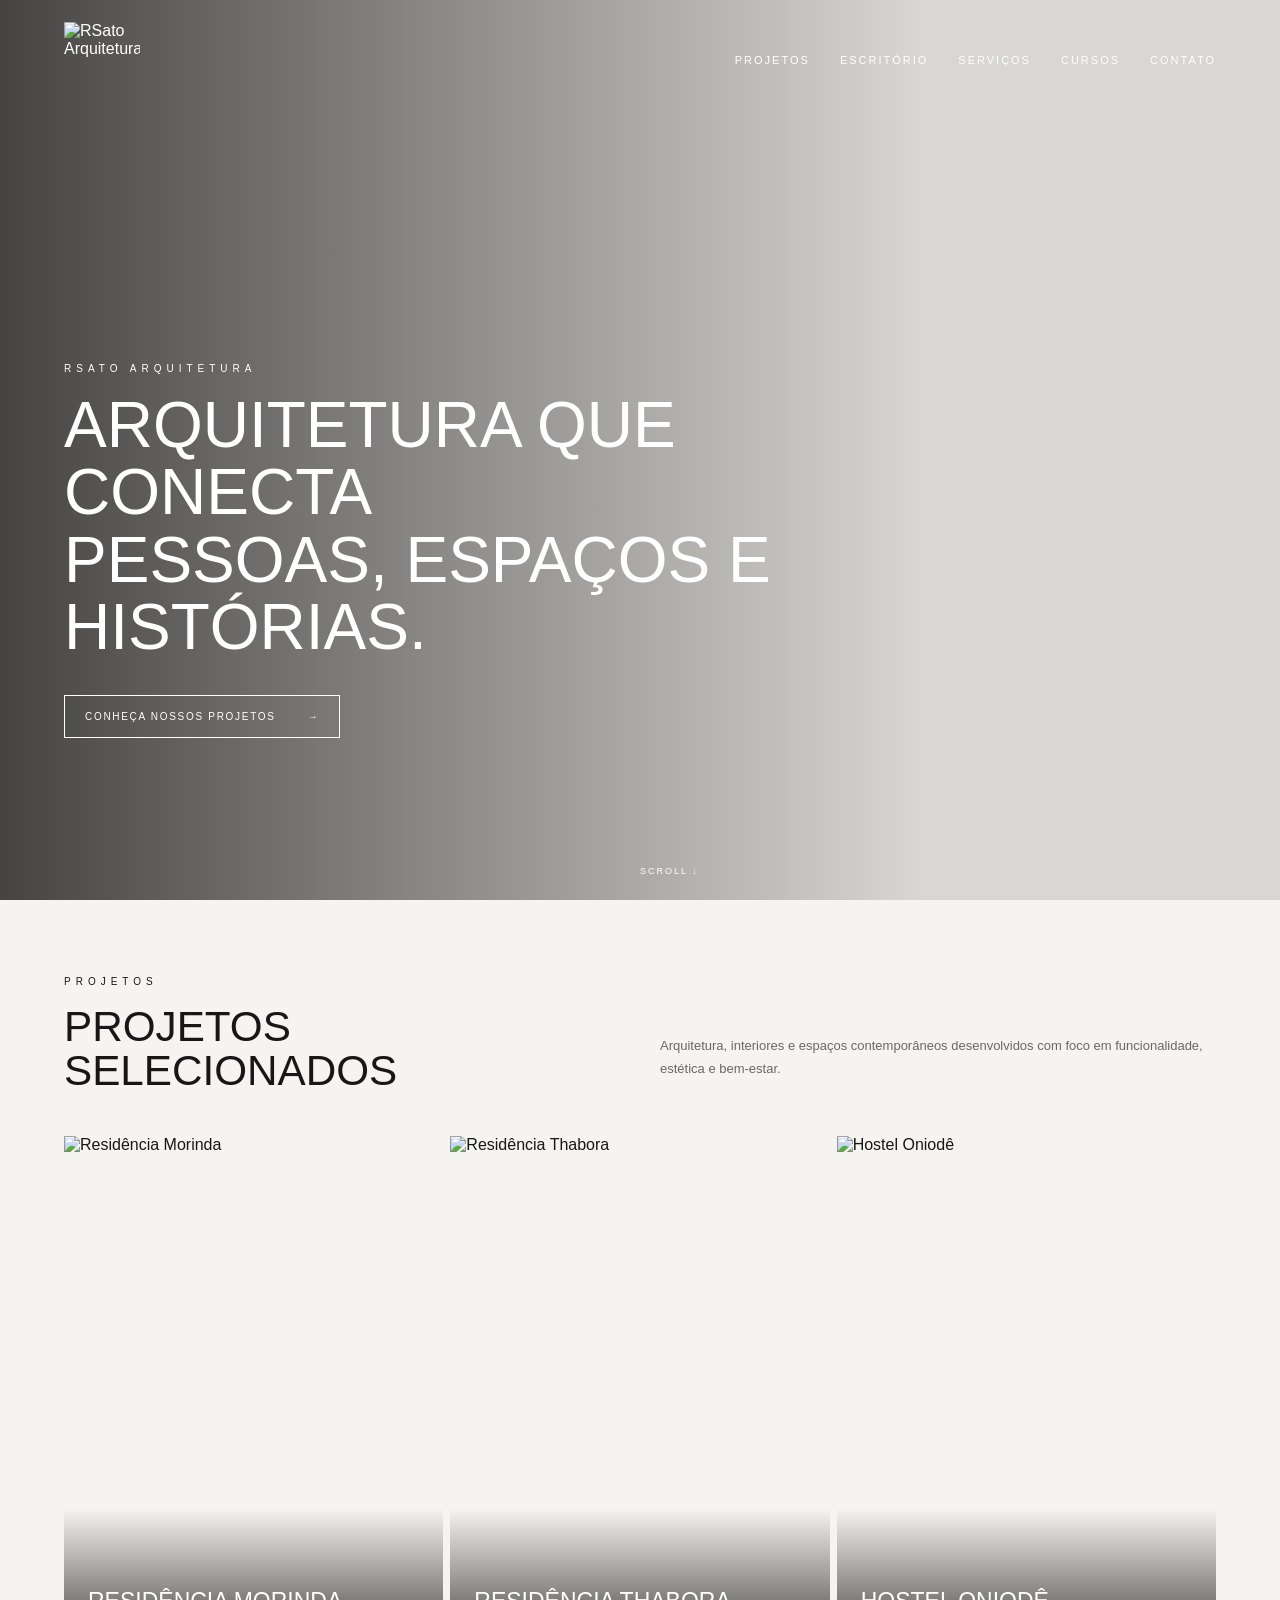
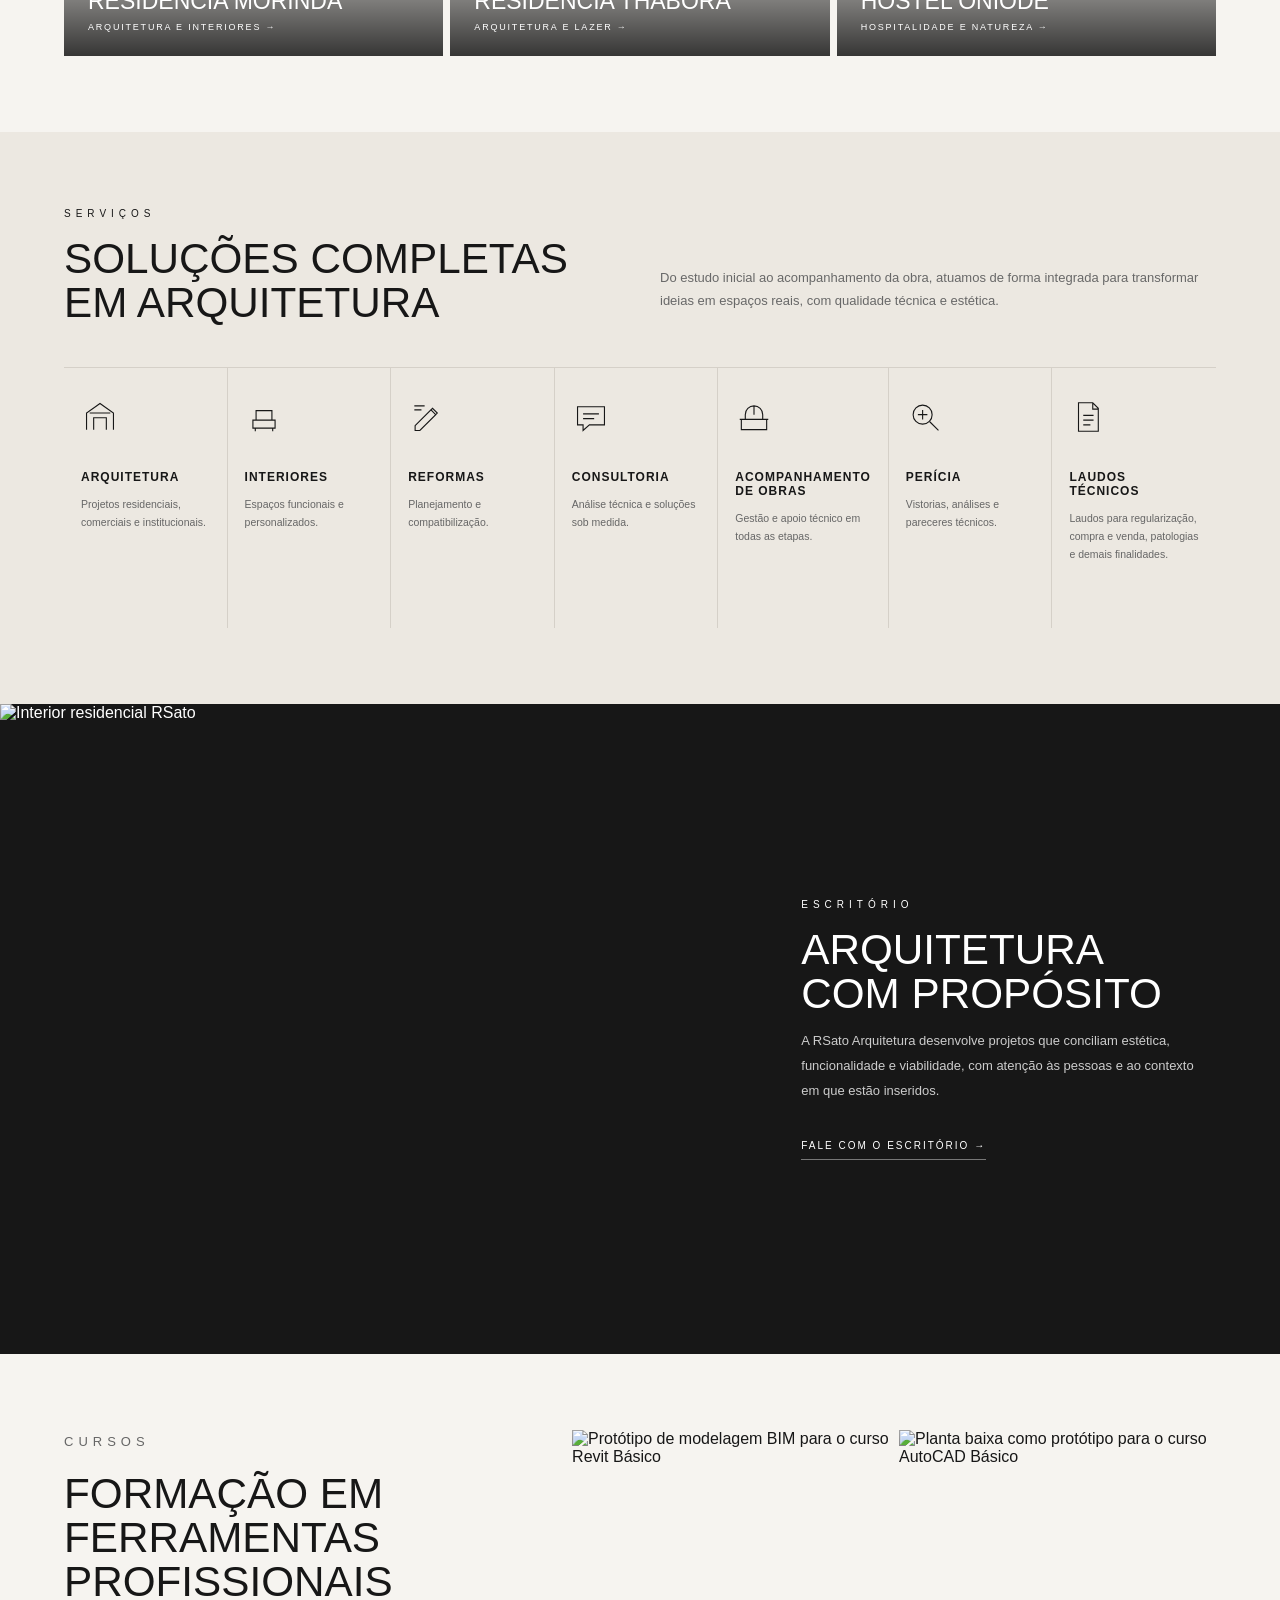
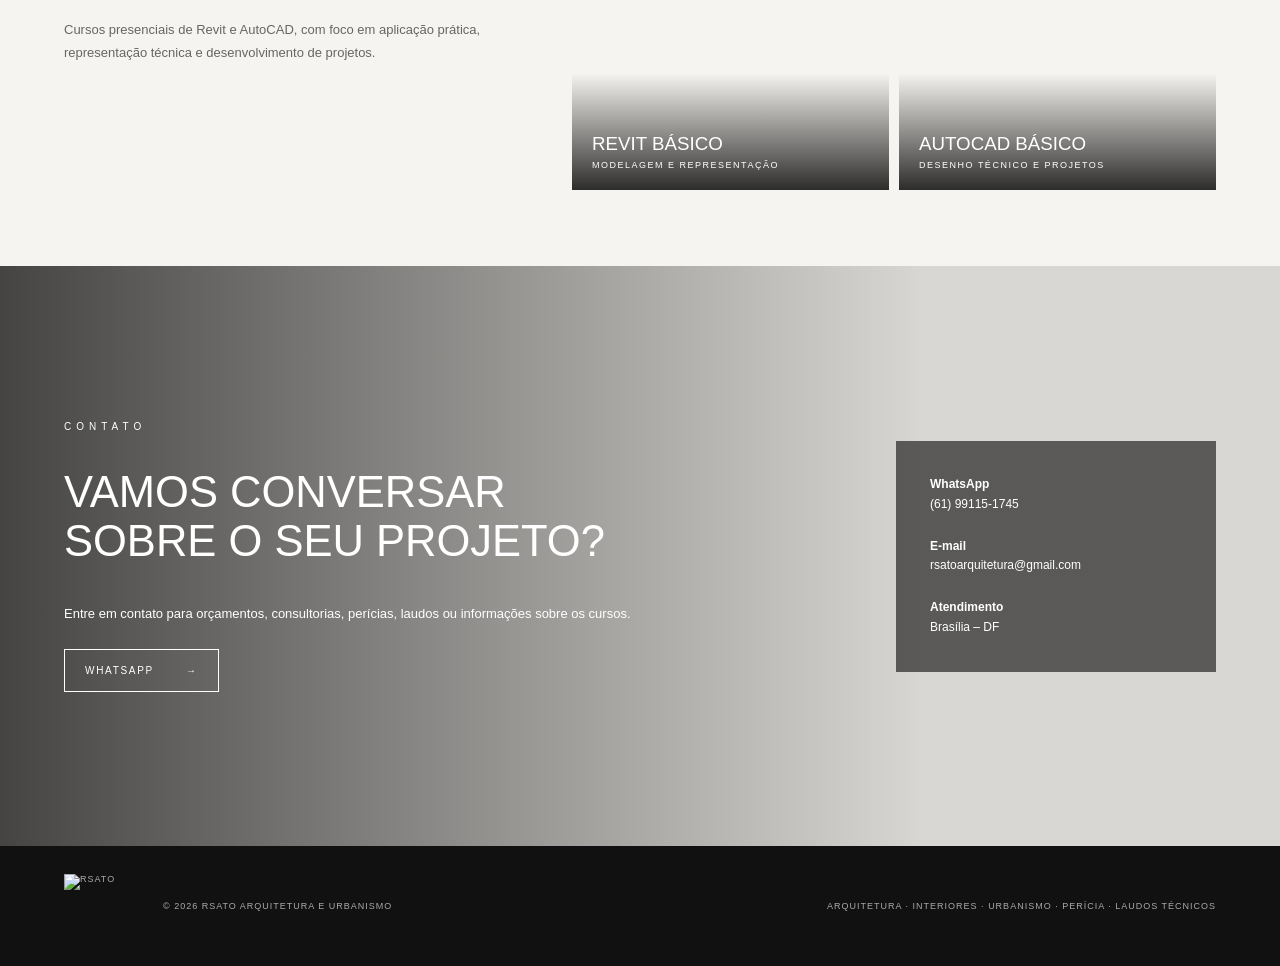
==== index.html @ bb1a453f "Add files via upload" ====
<!doctype html><html lang="pt-BR"><head><meta charset="utf-8"><meta name="viewport" content="width=device-width,initial-scale=1"><meta name="description" content="RSato Arquitetura e Urbanismo — projetos, interiores, reformas, consultoria, acompanhamento de obras, perícia e laudos técnicos."><title>RSato Arquitetura e Urbanismo</title><link rel="stylesheet" href="styles.css"></head><body>
<header class="topbar" id="top"><a class="brand" href="#top"><img src="assets/logo.png" alt="RSato Arquitetura"></a><button class="menu-btn" aria-label="Abrir menu">☰</button><nav class="nav"><a href="#projetos">Projetos</a><a href="#escritorio">Escritório</a><a href="#servicos">Serviços</a><a href="#cursos">Cursos</a><a href="#contato">Contato</a></nav></header>
<main><section class="hero"><div class="shade"></div><div class="hero-content reveal"><p class="eyebrow">RSato Arquitetura</p><h1>Arquitetura que conecta<br>pessoas, espaços e histórias.</h1><a class="btn" href="#projetos">Conheça nossos projetos <span>→</span></a></div><a class="scroll" href="#projetos">scroll ↓</a></section>
<section class="section" id="projetos"><div class="section-head reveal"><div><p class="eyebrow">Projetos</p><h2>Projetos selecionados</h2></div><p>Arquitetura, interiores e espaços contemporâneos desenvolvidos com foco em funcionalidade, estética e bem-estar.</p></div><div class="project-grid">
<a class="project-card reveal" href="morinda.html"><img src="assets/morinda-07.png" alt="Residência Morinda"><div class="overlay"><h3>Residência Morinda</h3><p>Arquitetura e interiores →</p></div></a>
<a class="project-card reveal" href="thabora.html"><img src="assets/thabora-02.png" alt="Residência Thabora"><div class="overlay"><h3>Residência Thabora</h3><p>Arquitetura e lazer →</p></div></a>
<a class="project-card reveal" href="oniode.html"><img src="assets/01-IMAGEM(1).png" alt="Hostel Oniodê"><div class="overlay"><h3>Hostel Oniodê</h3><p>Hospitalidade e natureza →</p></div></a></div></section>
<section class="section services" id="servicos"><div class="section-head reveal"><div><p class="eyebrow">Serviços</p><h2>Soluções completas<br>em arquitetura</h2></div><p>Do estudo inicial ao acompanhamento da obra, atuamos de forma integrada para transformar ideias em espaços reais, com qualidade técnica e estética.</p></div><div class="service-grid"><div class="service reveal"><svg viewBox="0 0 48 48"><path d="M7 40V19L24 7l17 12v21M16 40V25h16v15M11 19h26"/></svg><h3>Arquitetura</h3><p>Projetos residenciais, comerciais e institucionais.</p></div><div class="service reveal"><svg viewBox="0 0 48 48"><path d="M10 28h28v10H10zM14 28V16h20v12M13 38v4M35 38v4"/></svg><h3>Interiores</h3><p>Espaços funcionais e personalizados.</p></div><div class="service reveal"><svg viewBox="0 0 48 48"><path d="M9 35l20-20 6 6-20 20H9zM27 17l4-4 6 6-4 4M8 10h13M8 15h9"/></svg><h3>Reformas</h3><p>Planejamento e compatibilização.</p></div><div class="service reveal"><svg viewBox="0 0 48 48"><path d="M7 11h34v23H22l-8 7v-7H7zM14 20h20M14 26h14"/></svg><h3>Consultoria</h3><p>Análise técnica e soluções sob medida.</p></div><div class="service reveal"><svg viewBox="0 0 48 48"><path d="M8 27h32v13H8zM13 27v-6a11 11 0 0 1 22 0v6M24 10v11M6 27h36"/></svg><h3>Acompanhamento de obras</h3><p>Gestão e apoio técnico em todas as etapas.</p></div><div class="service reveal"><svg viewBox="0 0 48 48"><circle cx="21" cy="21" r="12"/><path d="M30 30l11 11M15 21h12M21 15v12"/></svg><h3>Perícia</h3><p>Vistorias, análises e pareceres técnicos.</p></div><div class="service reveal"><svg viewBox="0 0 48 48"><path d="M12 6h18l7 7v29H12zM30 6v8h7M18 22h13M18 28h13M18 34h9"/></svg><h3>Laudos técnicos</h3><p>Laudos para regularização, compra e venda, patologias e demais finalidades.</p></div></div></section>
<section class="split" id="escritorio"><img src="assets/2b-2-GPT.png" alt="Interior residencial RSato"><div class="split-copy reveal"><p class="eyebrow">Escritório</p><h2>Arquitetura<br>com propósito</h2><p>A RSato Arquitetura desenvolve projetos que conciliam estética, funcionalidade e viabilidade, com atenção às pessoas e ao contexto em que estão inseridos.</p><a class="text-link" href="#contato">Fale com o escritório →</a></div></section>
<section class="section courses" id="cursos"><div class="course-copy reveal"><p class="eyebrow">Cursos</p><h2>Formação em<br>ferramentas profissionais</h2><p>Cursos presenciais de Revit e AutoCAD, com foco em aplicação prática, representação técnica e desenvolvimento de projetos.</p></div><div class="course-card reveal"><img src="assets/thabora-dca-7.png" alt="Protótipo de modelagem BIM para o curso Revit Básico"><div><h3>Revit Básico</h3><p>Modelagem e representação</p></div></div><div class="course-card reveal"><img src="assets/thabora-planta-terreo.png" alt="Planta baixa como protótipo para o curso AutoCAD Básico"><div><h3>AutoCAD Básico</h3><p>Desenho técnico e projetos</p></div></div></section>
<section class="contact" id="contato"><div class="shade"></div><div class="contact-copy reveal"><p class="eyebrow">Contato</p><h2>Vamos conversar<br>sobre o seu projeto?</h2><p>Entre em contato para orçamentos, consultorias, perícias, laudos ou informações sobre os cursos.</p><a class="btn" href="https://wa.me/5561991151745" target="_blank" rel="noopener">WhatsApp <span>→</span></a></div><div class="contact-info reveal"><p><strong>WhatsApp</strong><br><a href="https://wa.me/5561991151745" target="_blank" rel="noopener">(61) 99115-1745</a></p><p><strong>E-mail</strong><br><a href="mailto:rsatoarquitetura@gmail.com">rsatoarquitetura@gmail.com</a></p><p><strong>Atendimento</strong><br>Brasília – DF</p></div></section></main>
<footer><img src="assets/logo.png" alt="RSato"><p>© 2026 RSato Arquitetura e Urbanismo</p><p>Arquitetura · Interiores · Urbanismo · Perícia · Laudos Técnicos</p></footer><script src="script.js"></script></body></html>
---- styles.css ----
:root{--ink:#171717;--paper:#f6f4f0;--cream:#ece8e1;--muted:#686868;--line:#d5d0c8}*{box-sizing:border-box}html{scroll-behavior:smooth}body{margin:0;font-family:Arial,Helvetica,sans-serif;background:var(--paper);color:var(--ink)}a{color:inherit;text-decoration:none}img{display:block;width:100%;height:auto}.topbar{position:absolute;z-index:30;top:0;left:0;width:100%;padding:22px 5%;display:flex;align-items:center;justify-content:space-between;color:#fff}.topbar.dark{position:relative;background:#151515}.brand img{width:76px;height:76px;object-fit:contain}.nav{display:flex;gap:30px;text-transform:uppercase;font-size:11px;letter-spacing:2px}.nav a{padding:8px 0;border-bottom:1px solid transparent}.nav a:hover{border-color:currentColor}.menu-btn{display:none;background:none;border:0;color:inherit;font-size:24px}.hero{height:100vh;min-height:650px;position:relative;background:url('assets/08.B-GPT.png') center/cover no-repeat;color:#fff}.shade{position:absolute;inset:0;background:linear-gradient(90deg,rgba(0,0,0,.72),rgba(0,0,0,.12) 72%)}.hero-content{position:absolute;left:5%;bottom:18%;max-width:850px}.eyebrow{text-transform:uppercase;letter-spacing:5px;font-size:10px;margin:0 0 18px}.hero h1,.section h2,.split h2,.project-hero h1{font-weight:300;text-transform:uppercase;line-height:1.05;margin:0}.hero h1{font-size:clamp(40px,5vw,76px);margin-bottom:34px}.btn{display:inline-flex;gap:32px;align-items:center;padding:15px 20px;border:1px solid currentColor;text-transform:uppercase;font-size:10px;letter-spacing:1.7px}.scroll{position:absolute;bottom:24px;left:50%;font-size:9px;letter-spacing:2px;text-transform:uppercase}.section{padding:76px 5%}.section-head{display:grid;grid-template-columns:1fr 1fr;gap:40px;align-items:end;margin-bottom:42px}.section h2,.split h2{font-size:clamp(30px,3.3vw,54px)}.section-head>p{max-width:620px;line-height:1.8;color:var(--muted);font-size:13px}.project-grid{display:grid;grid-template-columns:repeat(3,1fr);gap:7px}.project-card{height:520px;position:relative;overflow:hidden}.project-card img{height:100%;object-fit:cover;transition:transform .7s ease}.project-card:hover img{transform:scale(1.035)}.overlay{position:absolute;inset:auto 0 0;padding:80px 24px 24px;color:#fff;background:linear-gradient(transparent,rgba(0,0,0,.78))}.overlay h3{font-weight:400;text-transform:uppercase;font-size:23px;margin:0 0 7px}.overlay p{margin:0;text-transform:uppercase;letter-spacing:1.8px;font-size:9px}.services{background:var(--cream)}.service-grid{display:grid;grid-template-columns:repeat(7,1fr);border-top:1px solid var(--line)}.service{padding:30px 17px;border-right:1px solid var(--line);min-height:260px}.service:last-child{border-right:0}.service svg{width:38px;height:38px;fill:none;stroke:currentColor;stroke-width:1.4;margin-bottom:30px}.service h3{font-size:12px;text-transform:uppercase;letter-spacing:1px;margin:0 0 12px}.service p{font-size:10.5px;line-height:1.7;color:#666}.split{display:grid;grid-template-columns:1.15fr .85fr;background:#171717;color:#fff}.split img{height:650px;object-fit:cover}.split-copy{padding:12%;display:flex;flex-direction:column;justify-content:center}.split-copy p:not(.eyebrow){font-size:13px;line-height:1.9;color:#ccc}.text-link{margin-top:24px;align-self:flex-start;text-transform:uppercase;font-size:10px;letter-spacing:2px;border-bottom:1px solid #777;padding-bottom:8px}.courses{display:grid;grid-template-columns:1.1fr .7fr .7fr;gap:10px}.course-copy{padding-right:50px}.course-copy p{font-size:13px;line-height:1.8;color:#666}.course-card{height:360px;position:relative;overflow:hidden}.course-card img{height:100%;object-fit:cover}.course-card div{position:absolute;inset:auto 0 0;padding:60px 20px 20px;color:#fff;background:linear-gradient(transparent,rgba(0,0,0,.82))}.course-card h3{margin:0 0 5px;font-weight:400;text-transform:uppercase}.course-card p{margin:0;color:#fff;text-transform:uppercase;font-size:9px;letter-spacing:1.5px}.contact{position:relative;min-height:580px;color:#fff;display:grid;grid-template-columns:1.25fr .75fr;align-items:center;padding:70px 5%;overflow:hidden;background:url('assets/10B-GPT.png') center/cover}.contact-copy,.contact-info{position:relative;z-index:2}.contact-copy{max-width:650px}.contact-copy h2{font-size:clamp(32px,3.4vw,54px);font-weight:300;text-transform:uppercase}.contact-copy>p:not(.eyebrow){font-size:13px;line-height:1.8;margin:24px 0}.contact-info{justify-self:end;background:rgba(0,0,0,.58);padding:34px;min-width:320px}.contact-info p{font-size:12px;line-height:1.65;margin:0 0 22px}.contact-info p:last-child{margin:0}footer{background:#111;color:#aaa;padding:28px 5%;display:flex;align-items:center;gap:35px;font-size:9px;letter-spacing:1px;text-transform:uppercase}footer img{width:64px;height:64px;object-fit:contain}footer p:last-child{margin-left:auto}.project-hero{padding:90px 5% 55px;background:#171717;color:#fff}.project-hero h1{font-size:clamp(42px,6vw,82px)}.project-hero p{max-width:760px;line-height:1.8;color:#ccc}.gallery{padding:8px 5% 70px;display:grid;grid-template-columns:repeat(2,1fr);gap:8px}.gallery figure{margin:0;background:#ddd;overflow:hidden}.gallery figure.wide{grid-column:1/-1}.gallery img{width:100%;height:100%;object-fit:cover}.gallery .square{aspect-ratio:1}.gallery .land{aspect-ratio:16/9}.concept{padding:70px 5%;background:#ece8e1}.concept h2{font-size:clamp(30px,3vw,48px);font-weight:300;text-transform:uppercase;margin:0 0 12px}.concept>p{max-width:760px;color:#666;line-height:1.8;font-size:13px}.concept-stage{position:relative;margin-top:34px;background:#fff;min-height:520px;display:flex;align-items:center;justify-content:center;overflow:hidden}.concept-stage img{max-height:650px;object-fit:contain}.concept-controls{display:flex;align-items:center;justify-content:space-between;margin-top:14px}.concept-dots{display:flex;gap:9px}.concept-dots button,.arrow{border:1px solid #999;background:transparent;padding:9px 12px;cursor:pointer;font-size:10px}.concept-dots button.active{background:#171717;color:#fff}.project-nav{display:flex;justify-content:space-between;padding:28px 5%;background:#111;color:#fff;text-transform:uppercase;font-size:10px;letter-spacing:1.5px}.reveal{opacity:0;transform:translateY(18px);transition:.7s ease}.reveal.visible{opacity:1;transform:none}@media(max-width:900px){.menu-btn{display:block}.nav{display:none;position:absolute;top:100px;right:5%;background:rgba(0,0,0,.94);padding:25px;flex-direction:column}.nav.open{display:flex}.project-grid,.gallery{grid-template-columns:1fr}.gallery figure.wide{grid-column:auto}.service-grid{grid-template-columns:repeat(2,1fr)}.split{grid-template-columns:1fr}.split img{height:480px}.courses{grid-template-columns:1fr}.contact{grid-template-columns:1fr;gap:35px}.contact-info{justify-self:start}.section-head{grid-template-columns:1fr}}@media(max-width:560px){.brand img{width:58px;height:58px}.hero h1{font-size:36px}.section{padding:55px 6%}.project-card{height:420px}.service-grid{grid-template-columns:1fr}.service{min-height:0;border-bottom:1px solid var(--line)}.split img{height:360px}.contact-info{min-width:0;width:100%}footer{display:block}footer img{margin-bottom:18px}.concept-stage{min-height:280px}.concept-dots{gap:4px}.concept-dots button{padding:7px}}
/* v3 — imagens originais e leitura do processo */
.high-res-gallery a.zoomable{display:block;width:100%;height:100%;cursor:zoom-in}
.high-res-gallery a.zoomable img{width:100%;height:100%;object-fit:cover}
.image-note{margin:-48px 5% 64px;color:#777;font-size:10px;letter-spacing:1.2px;text-transform:uppercase}
.project-drawing{padding:70px 5%;background:#f6f4f0}
.drawing-head{display:grid;grid-template-columns:.35fr .65fr 1fr;gap:30px;align-items:end;margin-bottom:30px}
.drawing-head h2{font-size:clamp(30px,3vw,48px);font-weight:300;text-transform:uppercase;margin:0}
.drawing-head p:last-child{margin:0;color:#666;line-height:1.8;font-size:13px}
.drawing-frame{display:block;background:#fff;cursor:zoom-in;overflow:auto}
.drawing-frame img{width:100%;height:auto;object-fit:contain}
.concept-sequence{display:grid;grid-template-columns:1fr;gap:18px;margin-top:34px}
.concept-step{position:relative;display:block;background:#fff;cursor:zoom-in;overflow:hidden}
.concept-step span{position:absolute;z-index:2;top:16px;left:16px;background:#171717;color:#fff;padding:8px 10px;font-size:10px;letter-spacing:1.5px}
.concept-step img{width:100%;height:auto;object-fit:contain}
.course-card img{image-rendering:auto}
@media(max-width:900px){.drawing-head{grid-template-columns:1fr}.image-note{margin-top:-45px}}
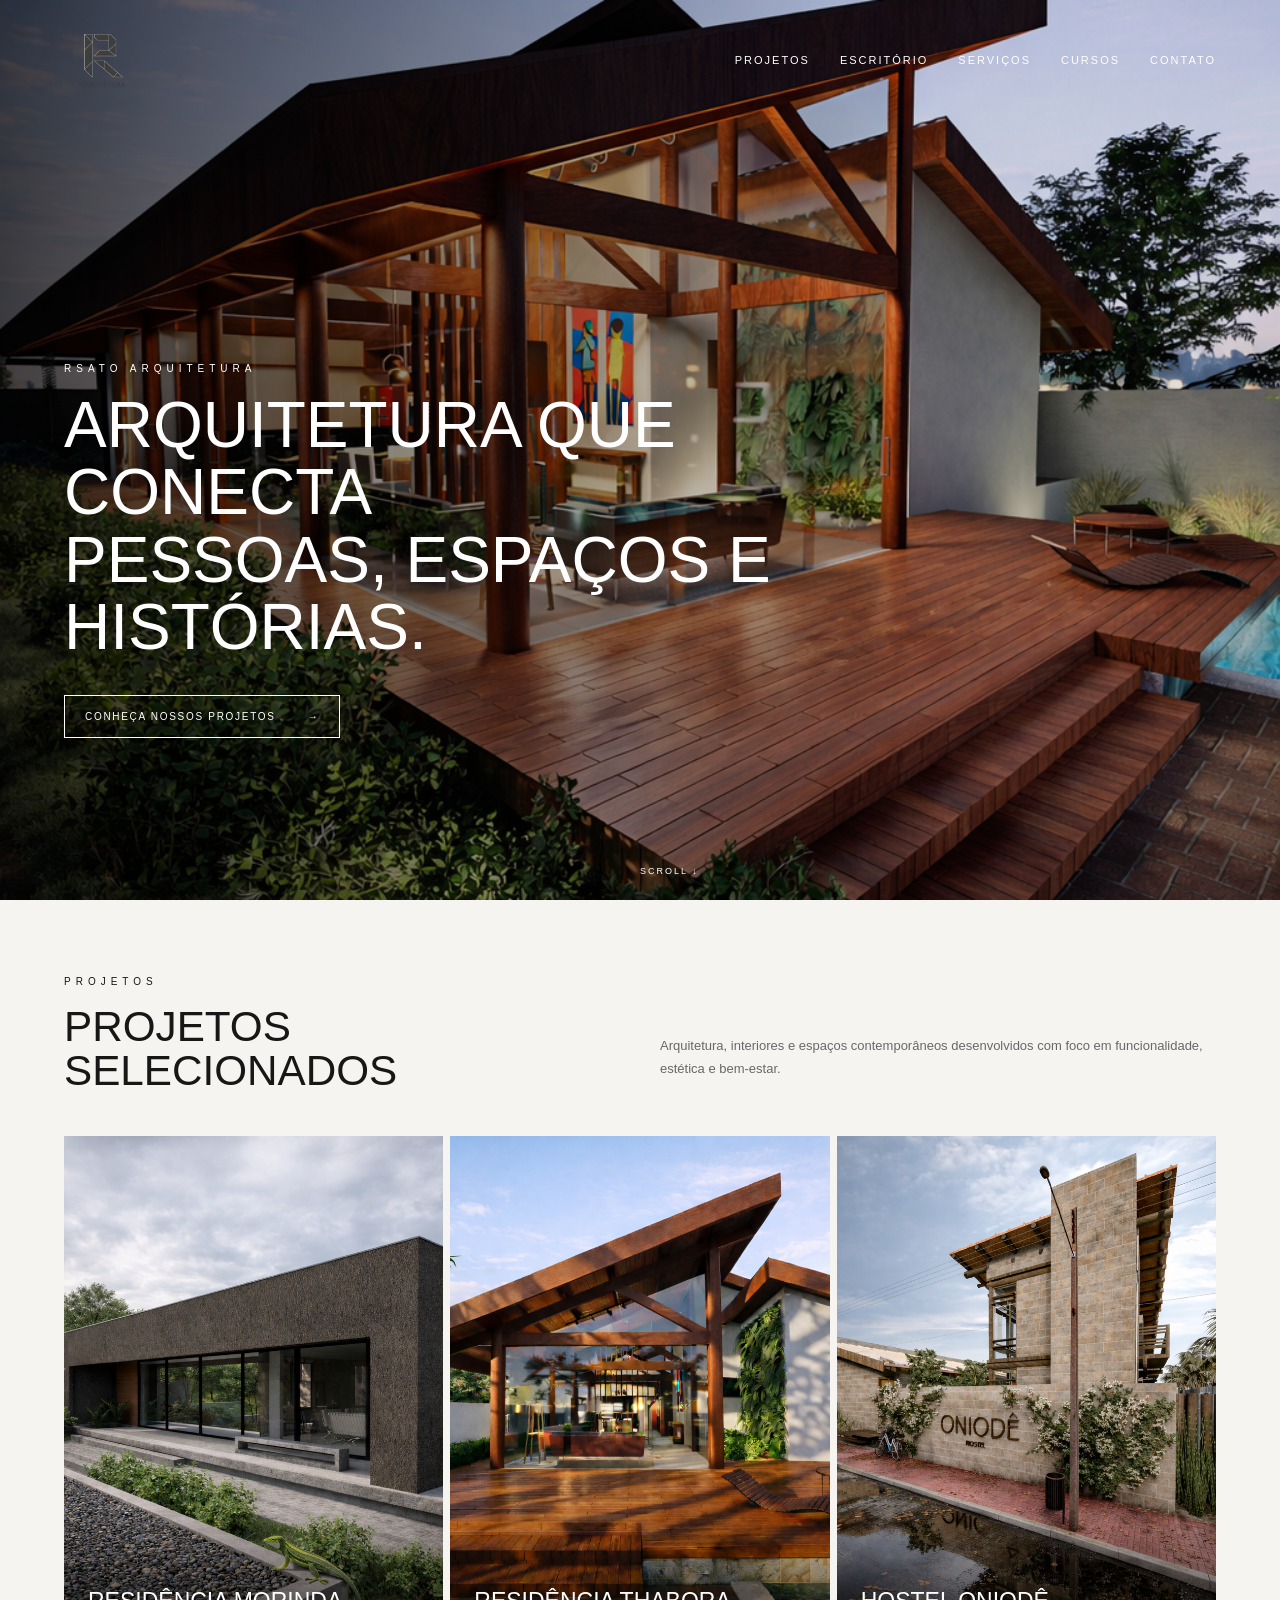
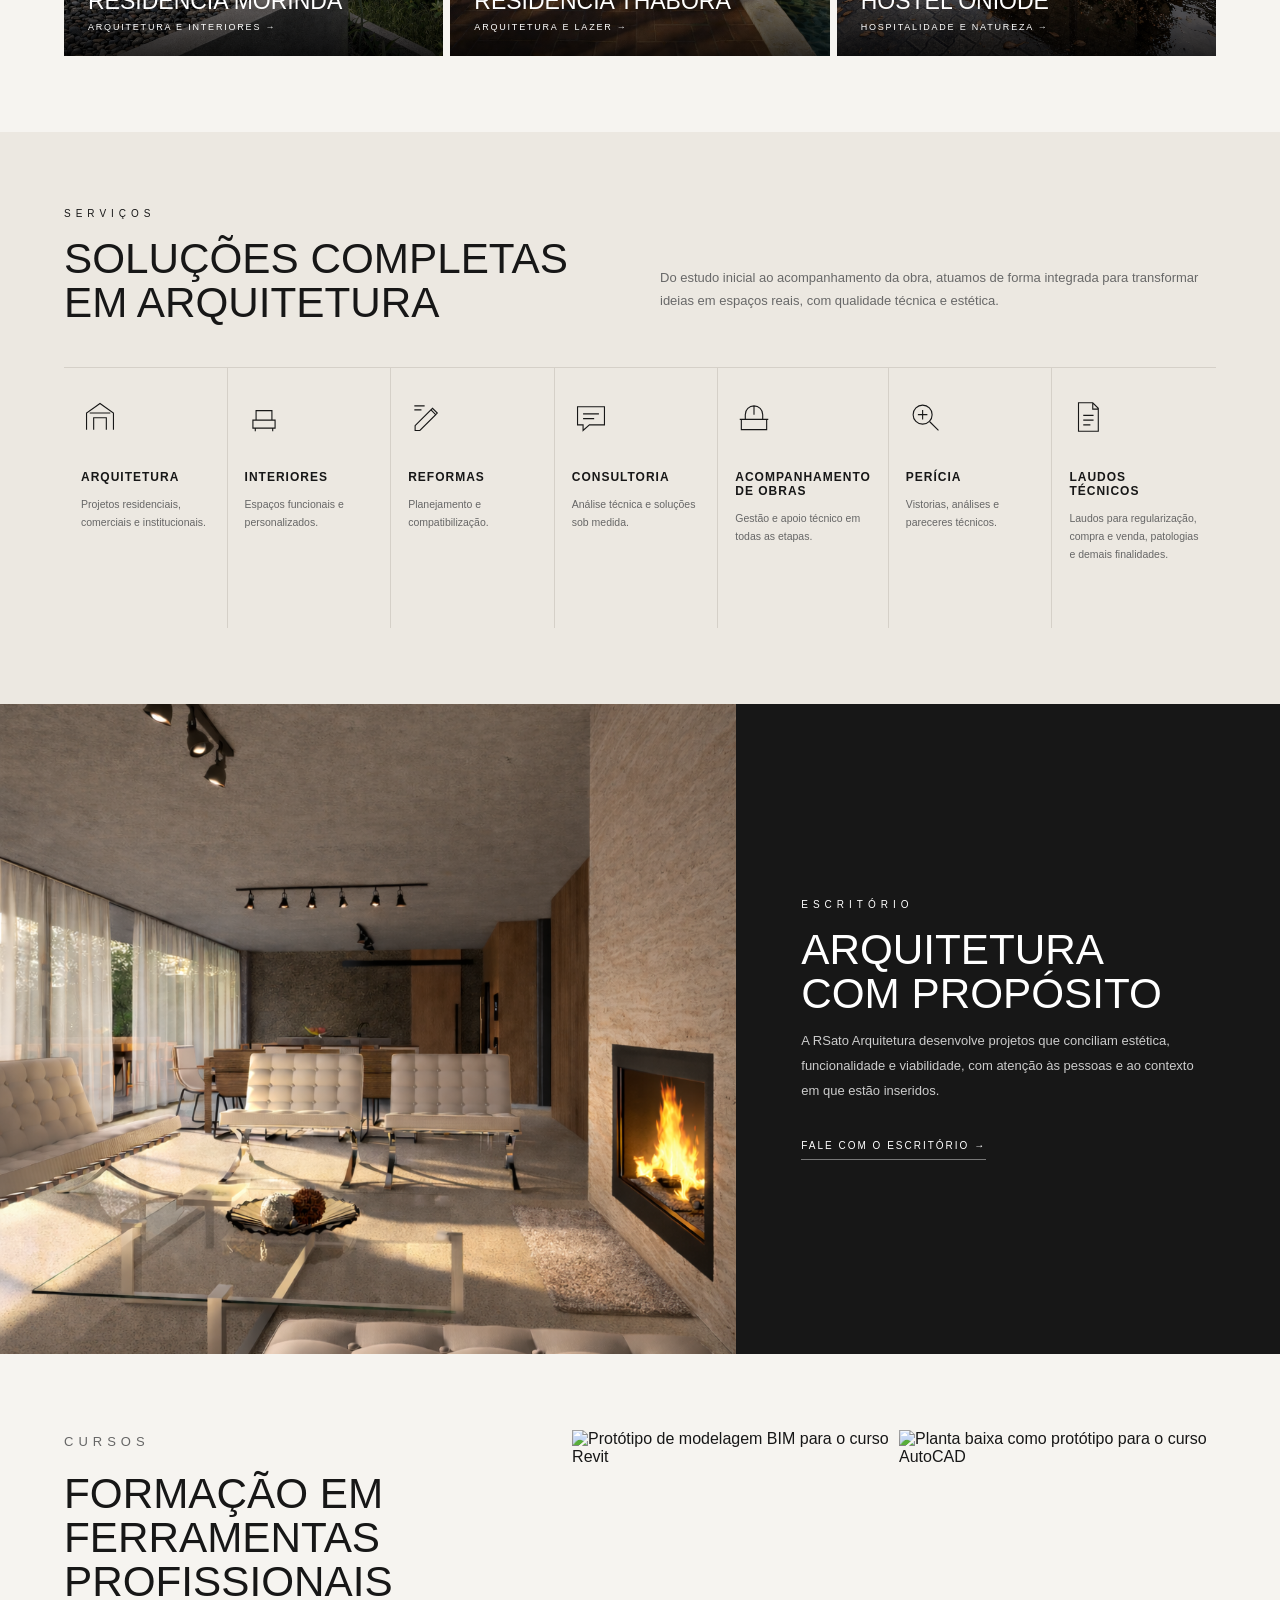
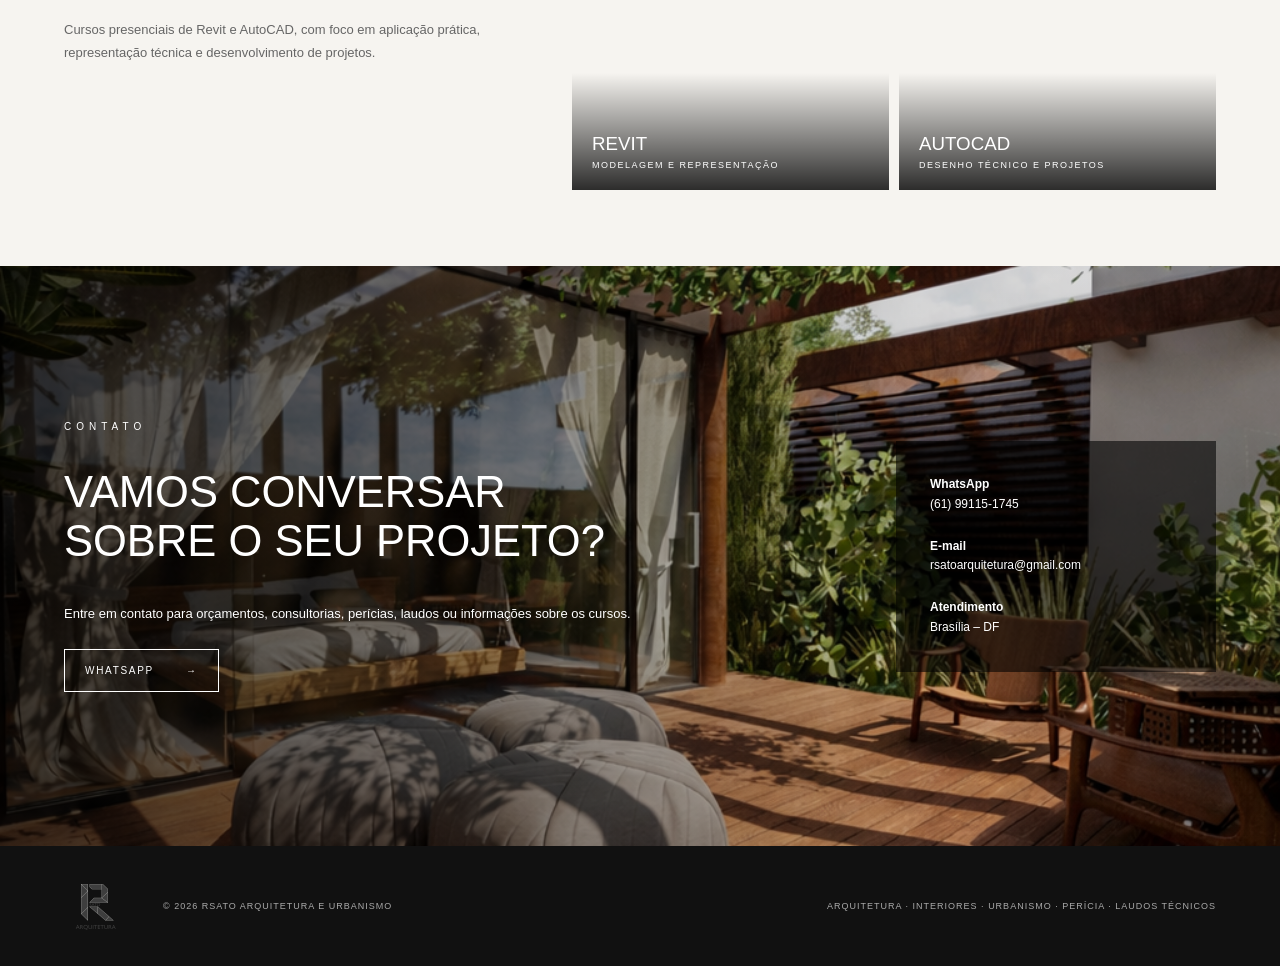
==== commit 22370155: "atualizar cursos revit e autocad" ====
--- a/index.html
+++ b/index.html
@@ -7,6 +7,6 @@
 <a class="project-card reveal" href="oniode.html"><img src="assets/01-IMAGEM(1).png" alt="Hostel Oniodê"><div class="overlay"><h3>Hostel Oniodê</h3><p>Hospitalidade e natureza →</p></div></a></div></section>
 <section class="section services" id="servicos"><div class="section-head reveal"><div><p class="eyebrow">Serviços</p><h2>Soluções completas<br>em arquitetura</h2></div><p>Do estudo inicial ao acompanhamento da obra, atuamos de forma integrada para transformar ideias em espaços reais, com qualidade técnica e estética.</p></div><div class="service-grid"><div class="service reveal"><svg viewBox="0 0 48 48"><path d="M7 40V19L24 7l17 12v21M16 40V25h16v15M11 19h26"/></svg><h3>Arquitetura</h3><p>Projetos residenciais, comerciais e institucionais.</p></div><div class="service reveal"><svg viewBox="0 0 48 48"><path d="M10 28h28v10H10zM14 28V16h20v12M13 38v4M35 38v4"/></svg><h3>Interiores</h3><p>Espaços funcionais e personalizados.</p></div><div class="service reveal"><svg viewBox="0 0 48 48"><path d="M9 35l20-20 6 6-20 20H9zM27 17l4-4 6 6-4 4M8 10h13M8 15h9"/></svg><h3>Reformas</h3><p>Planejamento e compatibilização.</p></div><div class="service reveal"><svg viewBox="0 0 48 48"><path d="M7 11h34v23H22l-8 7v-7H7zM14 20h20M14 26h14"/></svg><h3>Consultoria</h3><p>Análise técnica e soluções sob medida.</p></div><div class="service reveal"><svg viewBox="0 0 48 48"><path d="M8 27h32v13H8zM13 27v-6a11 11 0 0 1 22 0v6M24 10v11M6 27h36"/></svg><h3>Acompanhamento de obras</h3><p>Gestão e apoio técnico em todas as etapas.</p></div><div class="service reveal"><svg viewBox="0 0 48 48"><circle cx="21" cy="21" r="12"/><path d="M30 30l11 11M15 21h12M21 15v12"/></svg><h3>Perícia</h3><p>Vistorias, análises e pareceres técnicos.</p></div><div class="service reveal"><svg viewBox="0 0 48 48"><path d="M12 6h18l7 7v29H12zM30 6v8h7M18 22h13M18 28h13M18 34h9"/></svg><h3>Laudos técnicos</h3><p>Laudos para regularização, compra e venda, patologias e demais finalidades.</p></div></div></section>
 <section class="split" id="escritorio"><img src="assets/2b-2-GPT.png" alt="Interior residencial RSato"><div class="split-copy reveal"><p class="eyebrow">Escritório</p><h2>Arquitetura<br>com propósito</h2><p>A RSato Arquitetura desenvolve projetos que conciliam estética, funcionalidade e viabilidade, com atenção às pessoas e ao contexto em que estão inseridos.</p><a class="text-link" href="#contato">Fale com o escritório →</a></div></section>
-<section class="section courses" id="cursos"><div class="course-copy reveal"><p class="eyebrow">Cursos</p><h2>Formação em<br>ferramentas profissionais</h2><p>Cursos presenciais de Revit e AutoCAD, com foco em aplicação prática, representação técnica e desenvolvimento de projetos.</p></div><div class="course-card reveal"><img src="assets/thabora-dca-7.png" alt="Protótipo de modelagem BIM para o curso Revit Básico"><div><h3>Revit Básico</h3><p>Modelagem e representação</p></div></div><div class="course-card reveal"><img src="assets/thabora-planta-terreo.png" alt="Planta baixa como protótipo para o curso AutoCAD Básico"><div><h3>AutoCAD Básico</h3><p>Desenho técnico e projetos</p></div></div></section>
+<section class="section courses" id="cursos"><div class="course-copy reveal"><p class="eyebrow">Cursos</p><h2>Formação em<br>ferramentas profissionais</h2><p>Cursos presenciais de Revit e AutoCAD, com foco em aplicação prática, representação técnica e desenvolvimento de projetos.</p></div><div class="course-card reveal"><img src="assets/bim2.png" alt="Protótipo de modelagem BIM para o curso Revit"><div><h3>Revit</h3><p>Modelagem e representação</p></div></div><div class="course-card reveal"><img src="assets/cad1.png" alt="Planta baixa como protótipo para o curso AutoCAD"><div><h3>AutoCAD</h3><p>Desenho técnico e projetos</p></div></div></section>
 <section class="contact" id="contato"><div class="shade"></div><div class="contact-copy reveal"><p class="eyebrow">Contato</p><h2>Vamos conversar<br>sobre o seu projeto?</h2><p>Entre em contato para orçamentos, consultorias, perícias, laudos ou informações sobre os cursos.</p><a class="btn" href="https://wa.me/5561991151745" target="_blank" rel="noopener">WhatsApp <span>→</span></a></div><div class="contact-info reveal"><p><strong>WhatsApp</strong><br><a href="https://wa.me/5561991151745" target="_blank" rel="noopener">(61) 99115-1745</a></p><p><strong>E-mail</strong><br><a href="mailto:rsatoarquitetura@gmail.com">rsatoarquitetura@gmail.com</a></p><p><strong>Atendimento</strong><br>Brasília – DF</p></div></section></main>
 <footer><img src="assets/logo.png" alt="RSato"><p>© 2026 RSato Arquitetura e Urbanismo</p><p>Arquitetura · Interiores · Urbanismo · Perícia · Laudos Técnicos</p></footer><script src="script.js"></script></body></html>
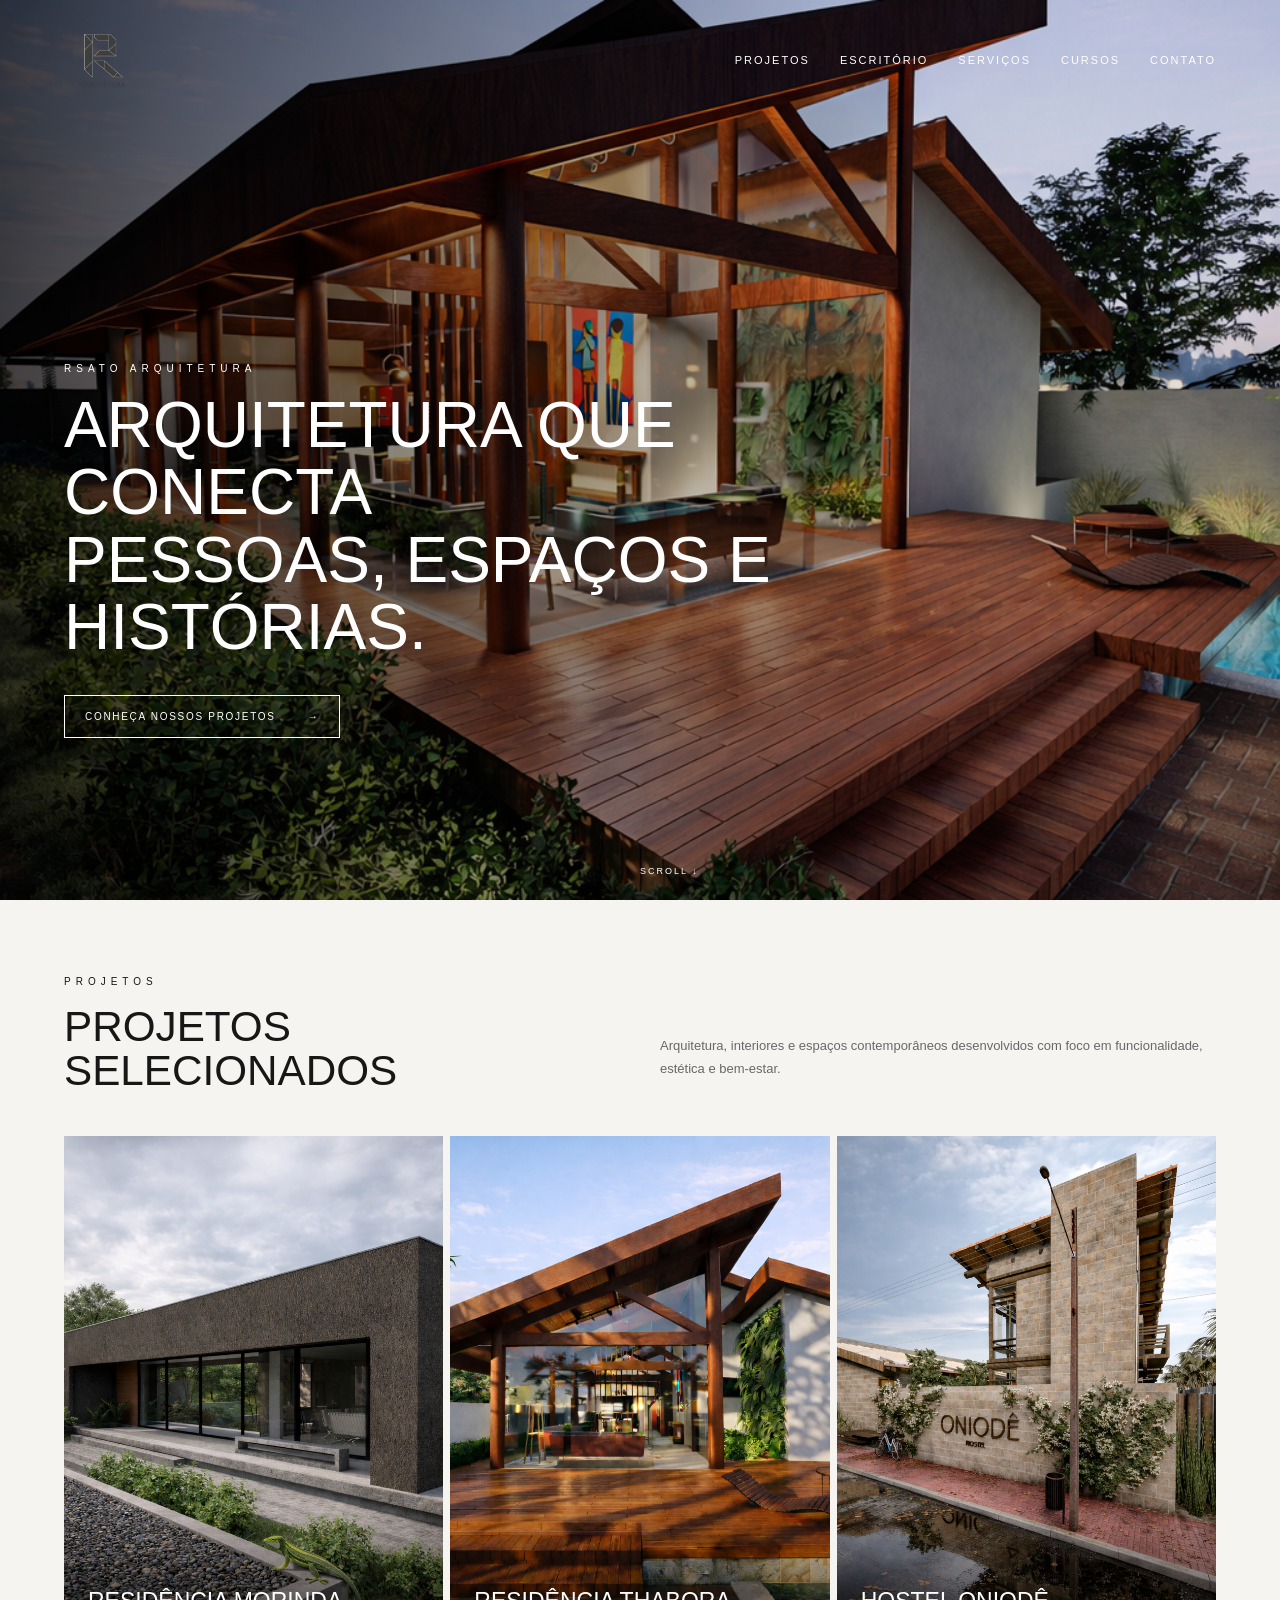
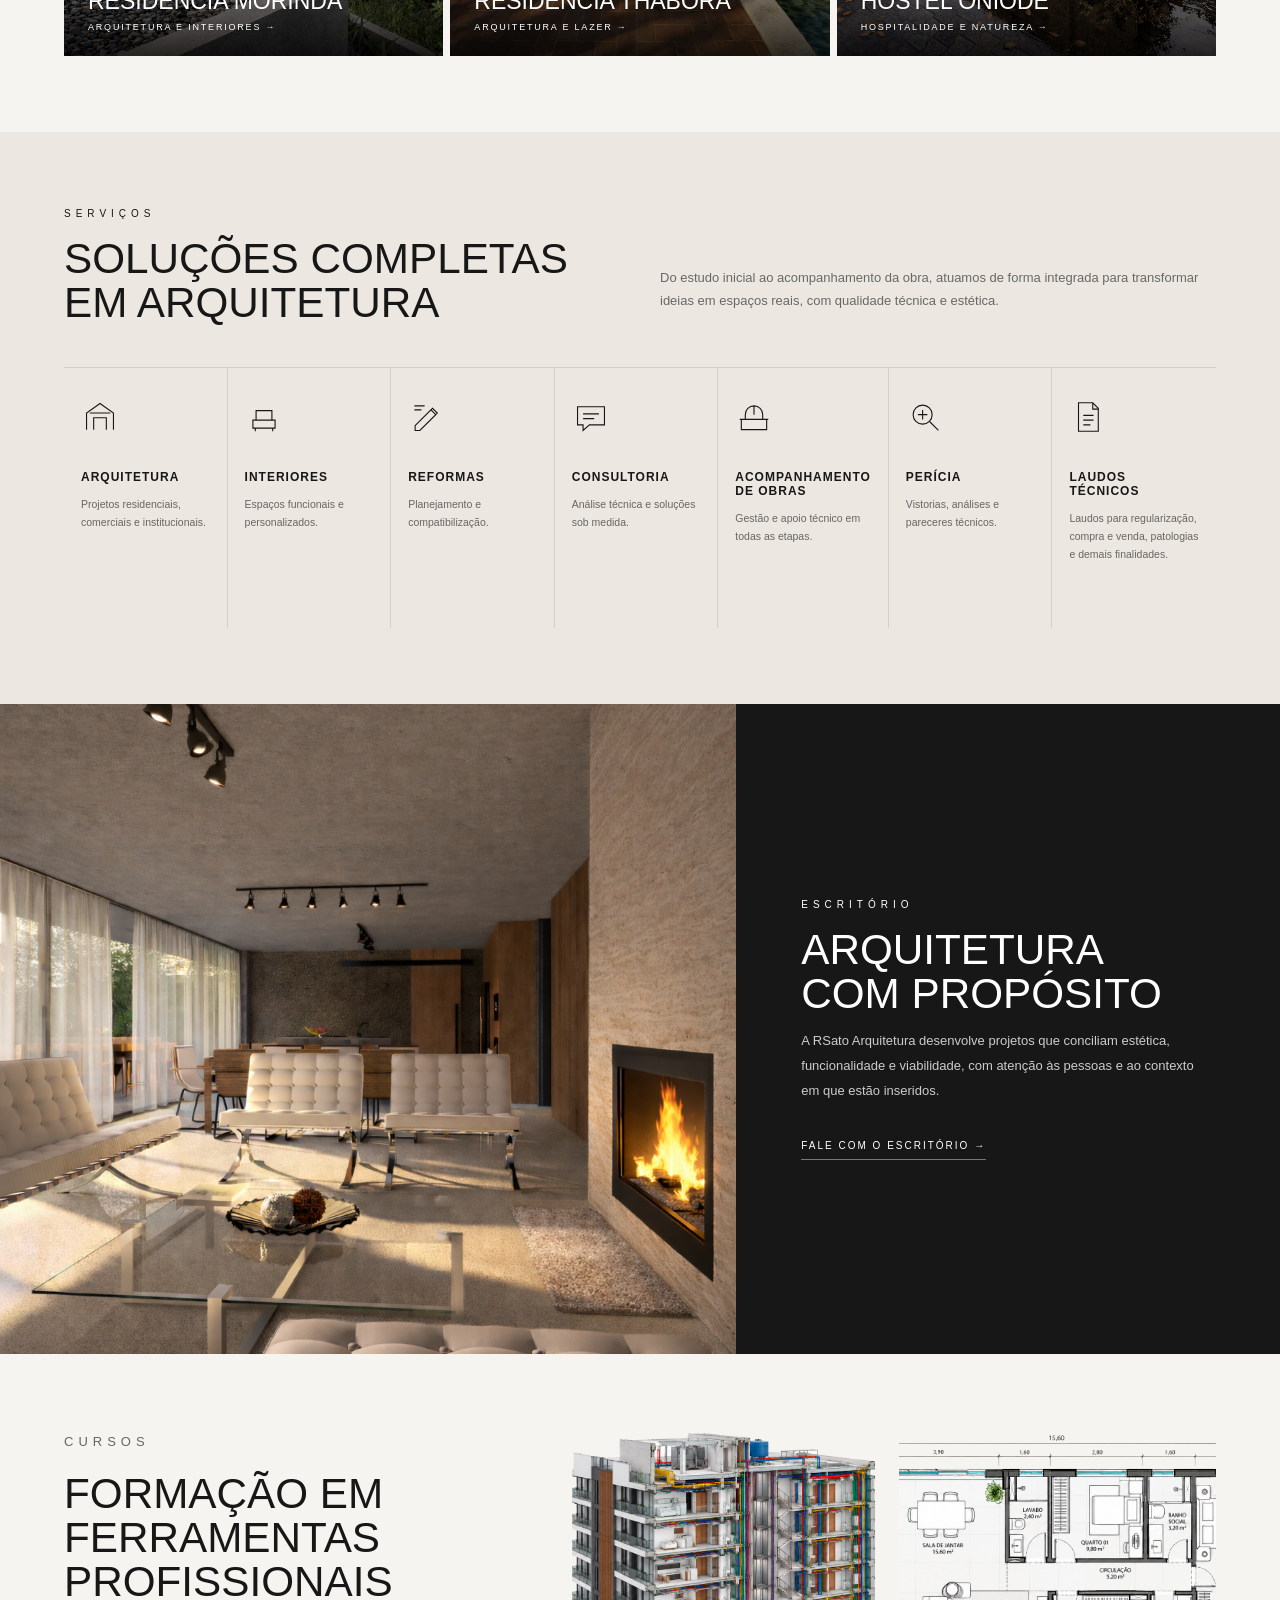
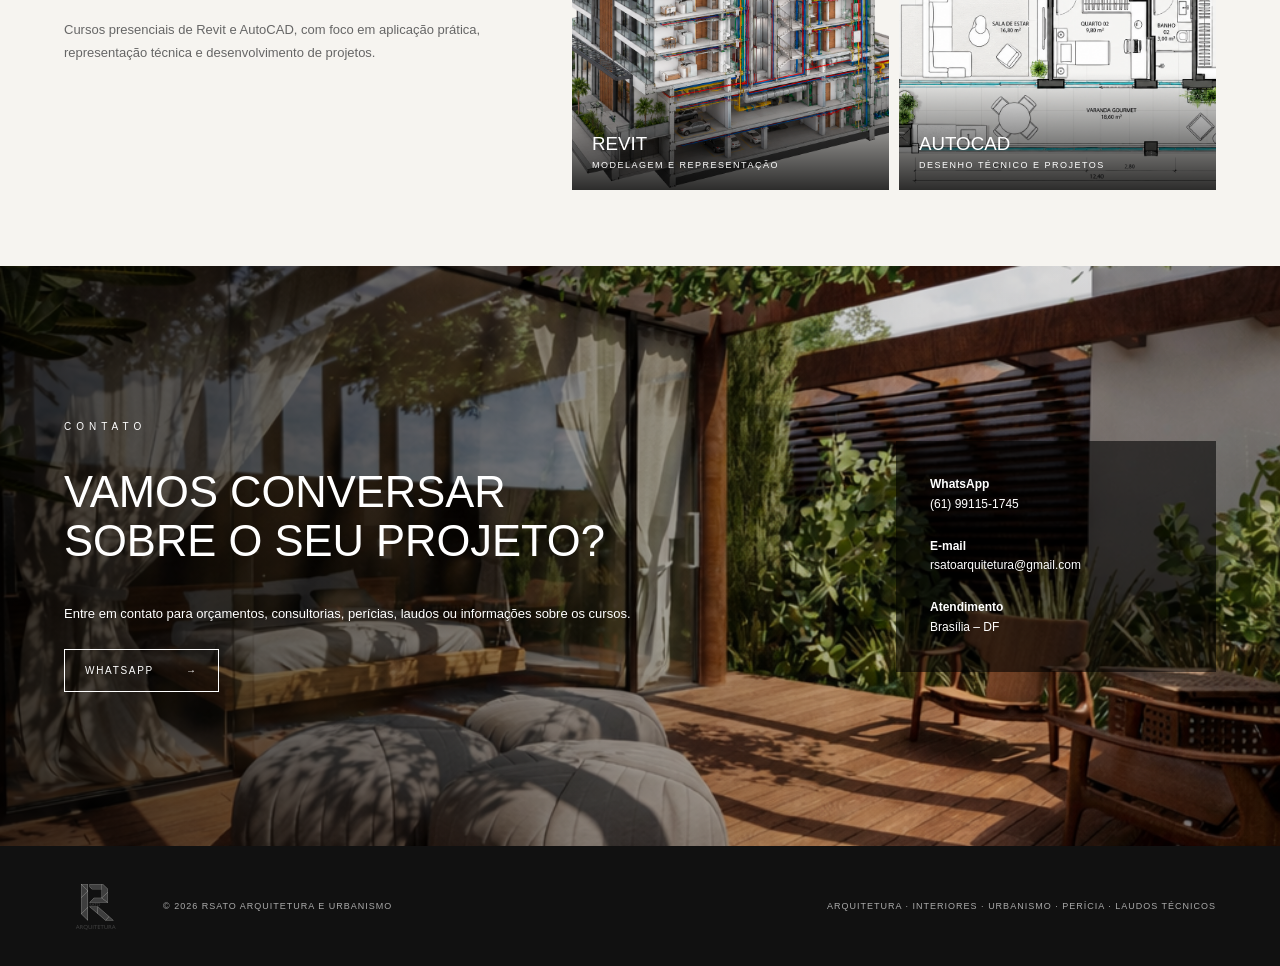
==== commit edc41fb1: "ALTERAÇÕES NAS IMAGENS" ====
--- a/index.html
+++ b/index.html
@@ -7,6 +7,6 @@
 <a class="project-card reveal" href="oniode.html"><img src="assets/01-IMAGEM(1).png" alt="Hostel Oniodê"><div class="overlay"><h3>Hostel Oniodê</h3><p>Hospitalidade e natureza →</p></div></a></div></section>
 <section class="section services" id="servicos"><div class="section-head reveal"><div><p class="eyebrow">Serviços</p><h2>Soluções completas<br>em arquitetura</h2></div><p>Do estudo inicial ao acompanhamento da obra, atuamos de forma integrada para transformar ideias em espaços reais, com qualidade técnica e estética.</p></div><div class="service-grid"><div class="service reveal"><svg viewBox="0 0 48 48"><path d="M7 40V19L24 7l17 12v21M16 40V25h16v15M11 19h26"/></svg><h3>Arquitetura</h3><p>Projetos residenciais, comerciais e institucionais.</p></div><div class="service reveal"><svg viewBox="0 0 48 48"><path d="M10 28h28v10H10zM14 28V16h20v12M13 38v4M35 38v4"/></svg><h3>Interiores</h3><p>Espaços funcionais e personalizados.</p></div><div class="service reveal"><svg viewBox="0 0 48 48"><path d="M9 35l20-20 6 6-20 20H9zM27 17l4-4 6 6-4 4M8 10h13M8 15h9"/></svg><h3>Reformas</h3><p>Planejamento e compatibilização.</p></div><div class="service reveal"><svg viewBox="0 0 48 48"><path d="M7 11h34v23H22l-8 7v-7H7zM14 20h20M14 26h14"/></svg><h3>Consultoria</h3><p>Análise técnica e soluções sob medida.</p></div><div class="service reveal"><svg viewBox="0 0 48 48"><path d="M8 27h32v13H8zM13 27v-6a11 11 0 0 1 22 0v6M24 10v11M6 27h36"/></svg><h3>Acompanhamento de obras</h3><p>Gestão e apoio técnico em todas as etapas.</p></div><div class="service reveal"><svg viewBox="0 0 48 48"><circle cx="21" cy="21" r="12"/><path d="M30 30l11 11M15 21h12M21 15v12"/></svg><h3>Perícia</h3><p>Vistorias, análises e pareceres técnicos.</p></div><div class="service reveal"><svg viewBox="0 0 48 48"><path d="M12 6h18l7 7v29H12zM30 6v8h7M18 22h13M18 28h13M18 34h9"/></svg><h3>Laudos técnicos</h3><p>Laudos para regularização, compra e venda, patologias e demais finalidades.</p></div></div></section>
 <section class="split" id="escritorio"><img src="assets/2b-2-GPT.png" alt="Interior residencial RSato"><div class="split-copy reveal"><p class="eyebrow">Escritório</p><h2>Arquitetura<br>com propósito</h2><p>A RSato Arquitetura desenvolve projetos que conciliam estética, funcionalidade e viabilidade, com atenção às pessoas e ao contexto em que estão inseridos.</p><a class="text-link" href="#contato">Fale com o escritório →</a></div></section>
-<section class="section courses" id="cursos"><div class="course-copy reveal"><p class="eyebrow">Cursos</p><h2>Formação em<br>ferramentas profissionais</h2><p>Cursos presenciais de Revit e AutoCAD, com foco em aplicação prática, representação técnica e desenvolvimento de projetos.</p></div><div class="course-card reveal"><img src="assets/bim2.png" alt="Protótipo de modelagem BIM para o curso Revit"><div><h3>Revit</h3><p>Modelagem e representação</p></div></div><div class="course-card reveal"><img src="assets/cad1.png" alt="Planta baixa como protótipo para o curso AutoCAD"><div><h3>AutoCAD</h3><p>Desenho técnico e projetos</p></div></div></section>
+<section class="section courses" id="cursos"><div class="course-copy reveal"><p class="eyebrow">Cursos</p><h2>Formação em<br>ferramentas profissionais</h2><p>Cursos presenciais de Revit e AutoCAD, com foco em aplicação prática, representação técnica e desenvolvimento de projetos.</p></div><div class="course-card reveal"><img src="assets/bim2.png" alt="Protótipo de modelagem BIM para o curso Revit"><div><h3>Revit</h3><p>Modelagem e representação</p></div></div><div class="course-card reveal"><img src="assets/CAD-1.png" alt="Planta baixa como protótipo para o curso AutoCAD"><div><h3>AutoCAD</h3><p>Desenho técnico e projetos</p></div></div></section>
 <section class="contact" id="contato"><div class="shade"></div><div class="contact-copy reveal"><p class="eyebrow">Contato</p><h2>Vamos conversar<br>sobre o seu projeto?</h2><p>Entre em contato para orçamentos, consultorias, perícias, laudos ou informações sobre os cursos.</p><a class="btn" href="https://wa.me/5561991151745" target="_blank" rel="noopener">WhatsApp <span>→</span></a></div><div class="contact-info reveal"><p><strong>WhatsApp</strong><br><a href="https://wa.me/5561991151745" target="_blank" rel="noopener">(61) 99115-1745</a></p><p><strong>E-mail</strong><br><a href="mailto:rsatoarquitetura@gmail.com">rsatoarquitetura@gmail.com</a></p><p><strong>Atendimento</strong><br>Brasília – DF</p></div></section></main>
 <footer><img src="assets/logo.png" alt="RSato"><p>© 2026 RSato Arquitetura e Urbanismo</p><p>Arquitetura · Interiores · Urbanismo · Perícia · Laudos Técnicos</p></footer><script src="script.js"></script></body></html>
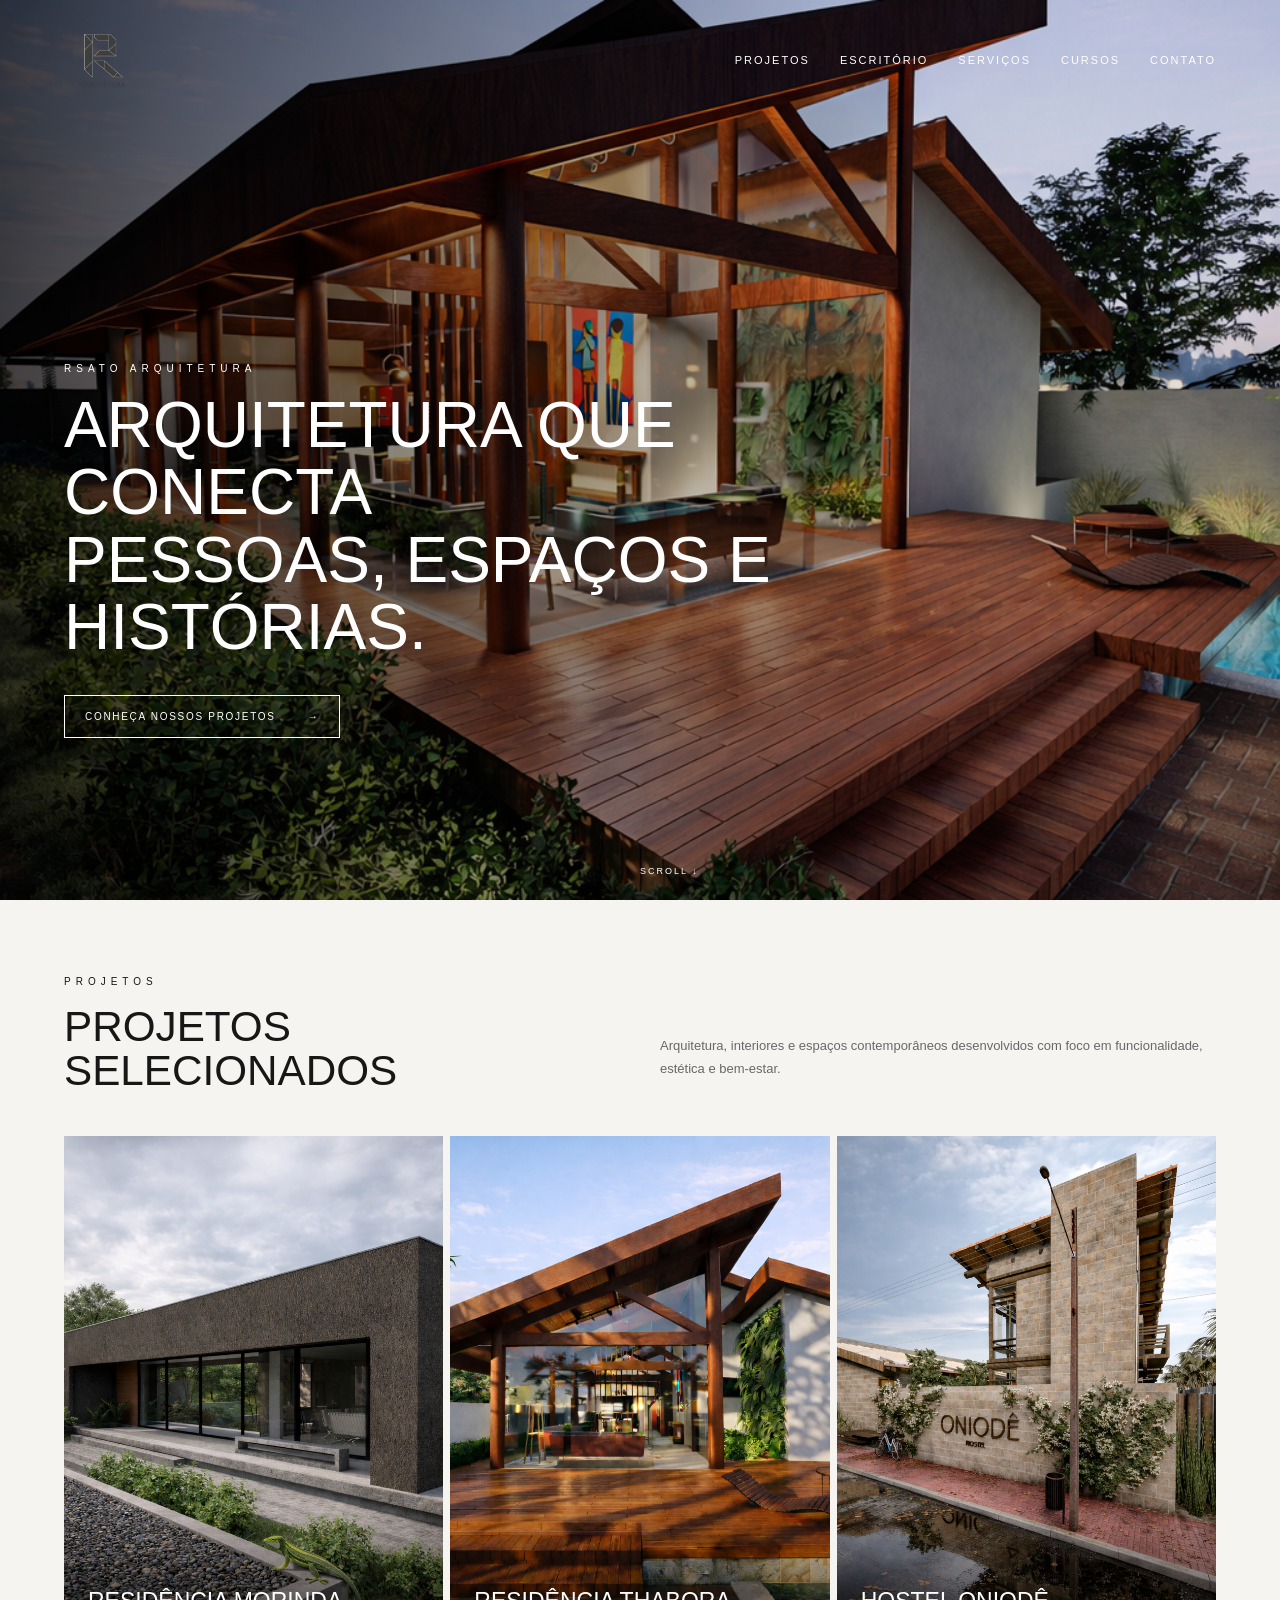
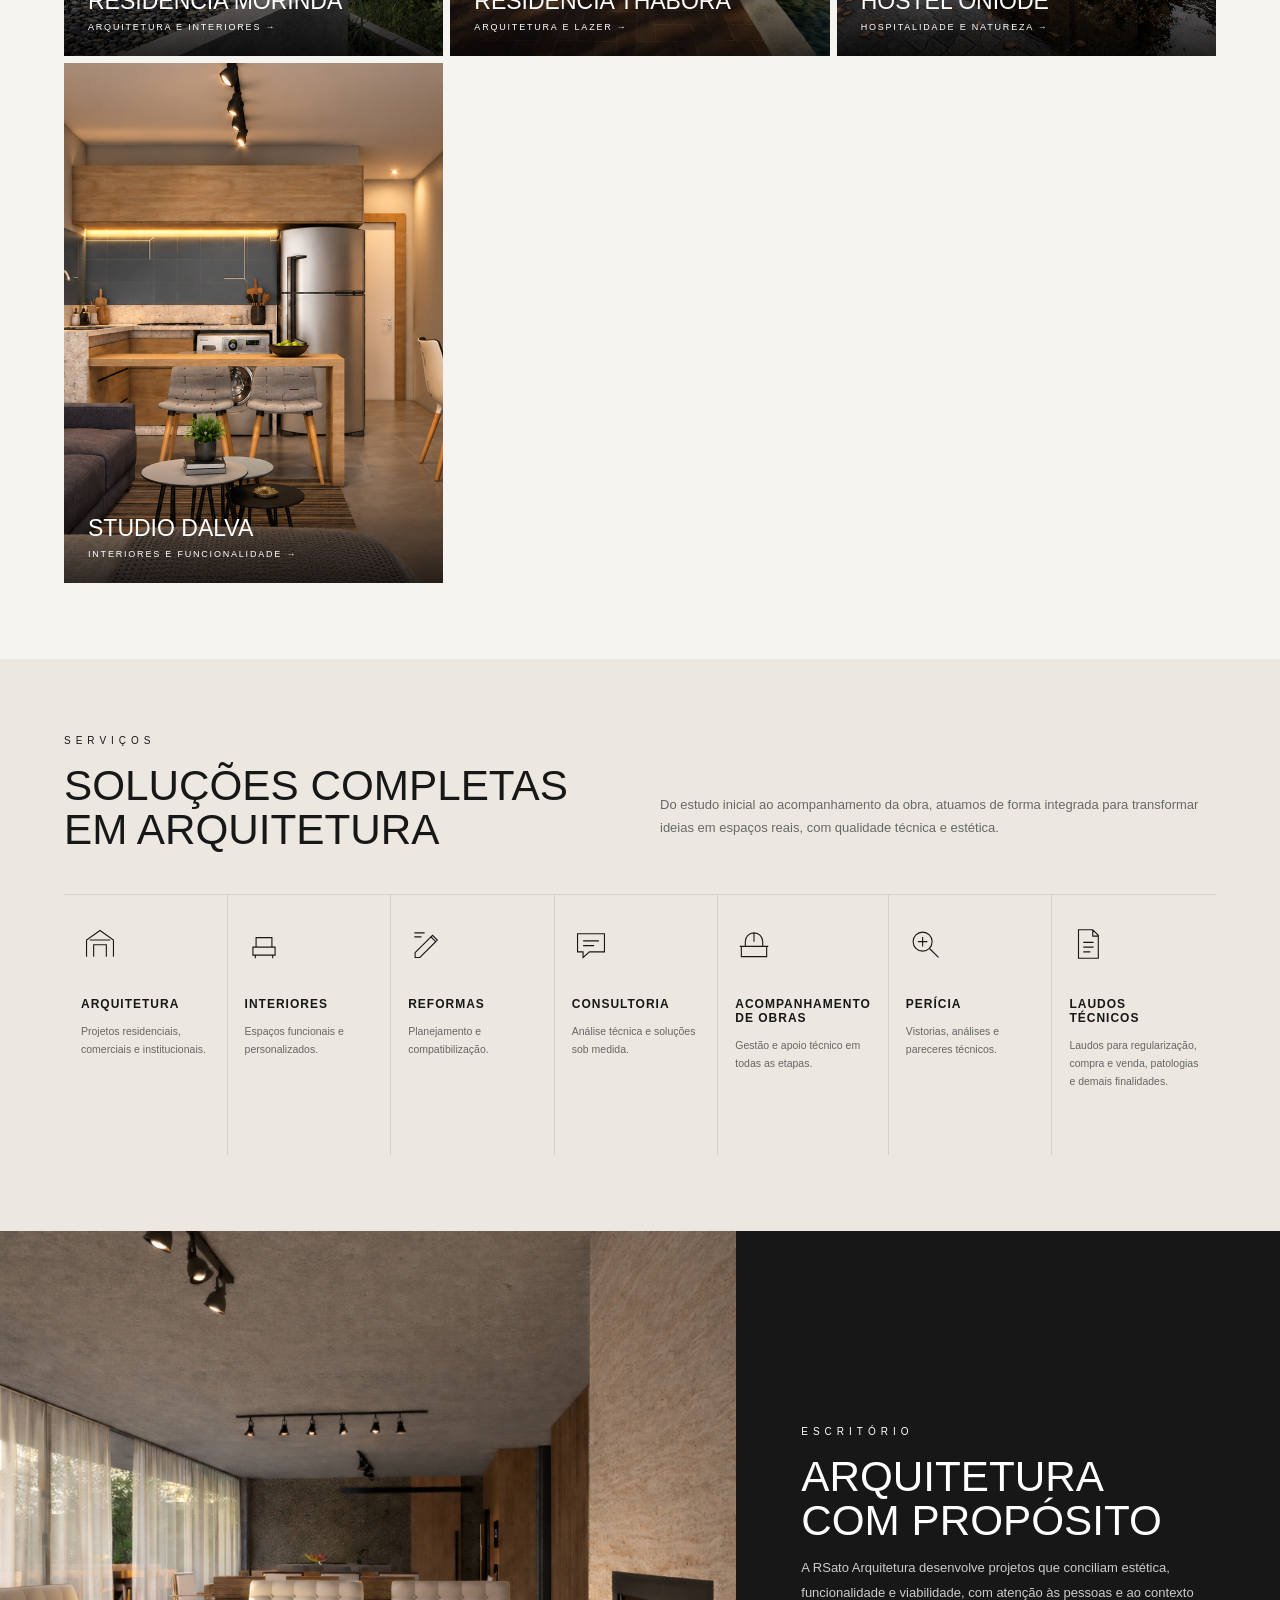
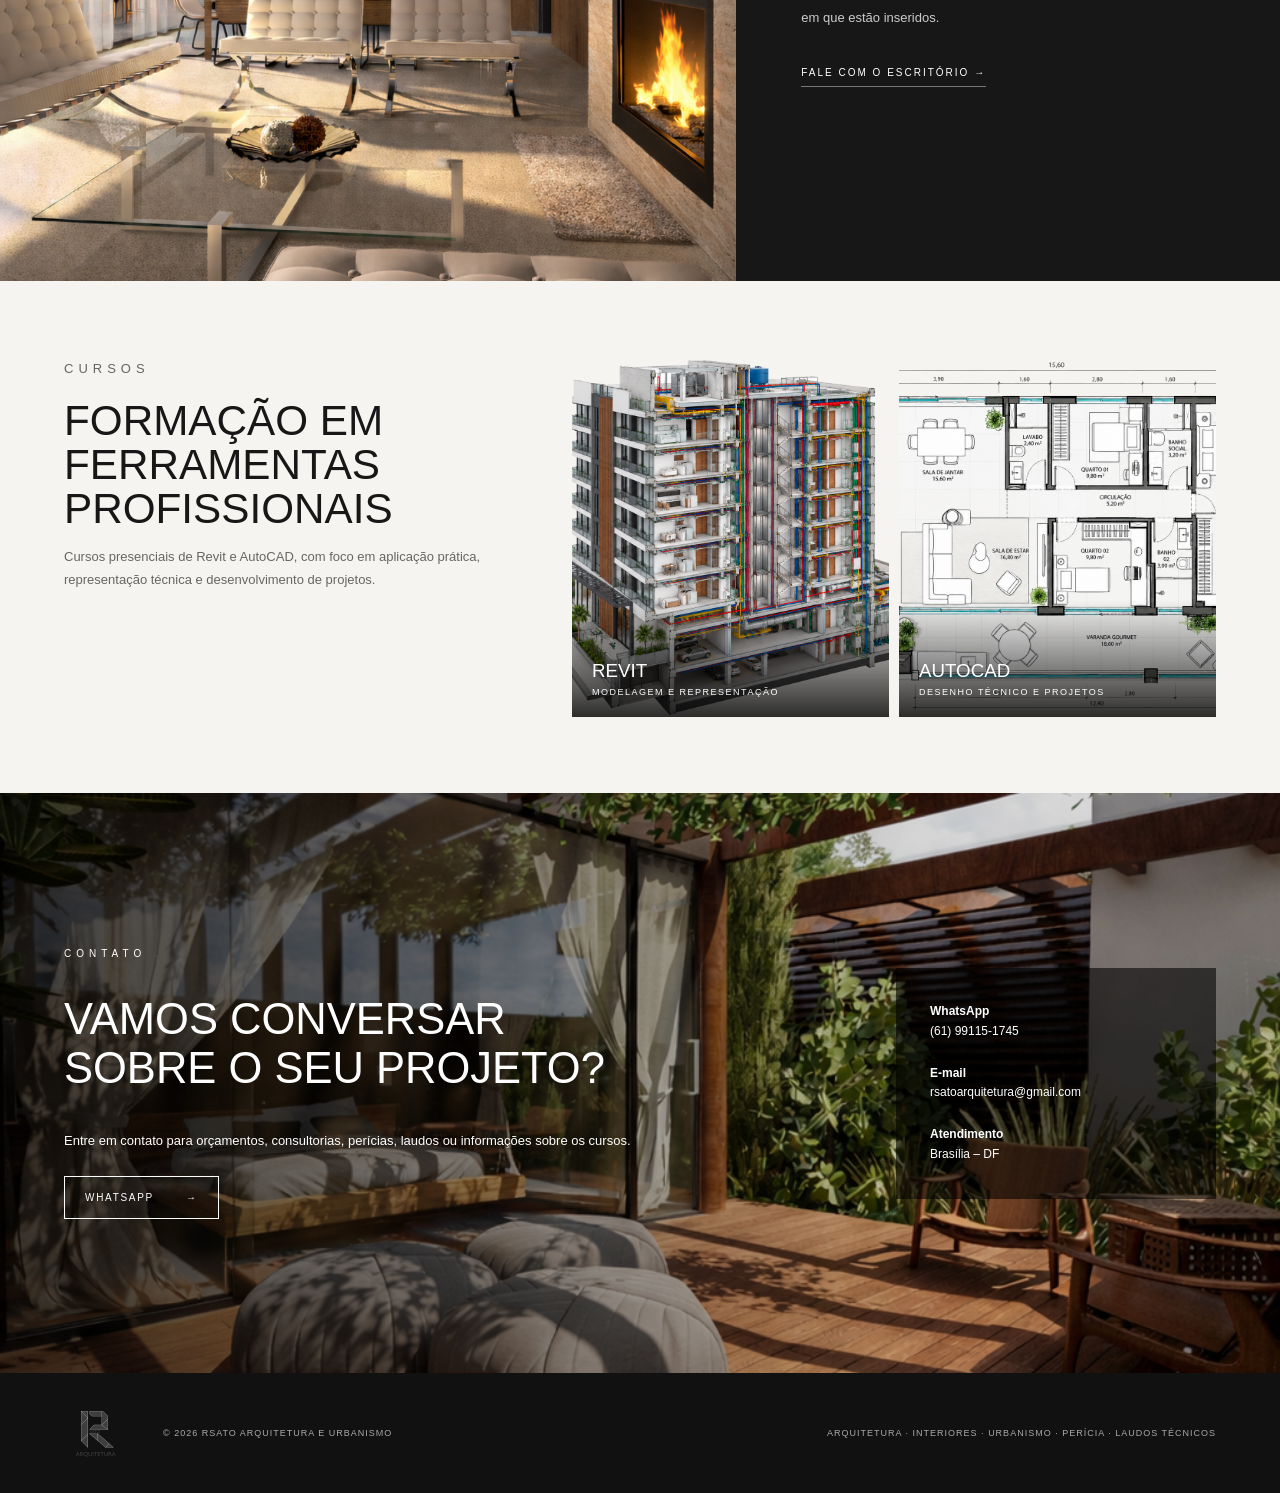
==== commit 3ae45ec1: "inclusão de Dalva Projeto" ====
--- a/index.html
+++ b/index.html
@@ -4,7 +4,9 @@
 <section class="section" id="projetos"><div class="section-head reveal"><div><p class="eyebrow">Projetos</p><h2>Projetos selecionados</h2></div><p>Arquitetura, interiores e espaços contemporâneos desenvolvidos com foco em funcionalidade, estética e bem-estar.</p></div><div class="project-grid">
 <a class="project-card reveal" href="morinda.html"><img src="assets/morinda-07.png" alt="Residência Morinda"><div class="overlay"><h3>Residência Morinda</h3><p>Arquitetura e interiores →</p></div></a>
 <a class="project-card reveal" href="thabora.html"><img src="assets/thabora-02.png" alt="Residência Thabora"><div class="overlay"><h3>Residência Thabora</h3><p>Arquitetura e lazer →</p></div></a>
-<a class="project-card reveal" href="oniode.html"><img src="assets/01-IMAGEM(1).png" alt="Hostel Oniodê"><div class="overlay"><h3>Hostel Oniodê</h3><p>Hospitalidade e natureza →</p></div></a></div></section>
+<a class="project-card reveal" href="oniode.html"><img src="assets/01-IMAGEM(1).png" alt="Hostel Oniodê"><div class="overlay"><h3>Hostel Oniodê</h3><p>Hospitalidade e natureza →</p></div></a>
+<a class="project-card reveal" href="dalva.html"><img src="assets/01-DALVA.png" alt="Studio Dalva"><div class="overlay"><h3>Studio Dalva</h3><p>Interiores e funcionalidade →</p></div></a>
+</div></section>
 <section class="section services" id="servicos"><div class="section-head reveal"><div><p class="eyebrow">Serviços</p><h2>Soluções completas<br>em arquitetura</h2></div><p>Do estudo inicial ao acompanhamento da obra, atuamos de forma integrada para transformar ideias em espaços reais, com qualidade técnica e estética.</p></div><div class="service-grid"><div class="service reveal"><svg viewBox="0 0 48 48"><path d="M7 40V19L24 7l17 12v21M16 40V25h16v15M11 19h26"/></svg><h3>Arquitetura</h3><p>Projetos residenciais, comerciais e institucionais.</p></div><div class="service reveal"><svg viewBox="0 0 48 48"><path d="M10 28h28v10H10zM14 28V16h20v12M13 38v4M35 38v4"/></svg><h3>Interiores</h3><p>Espaços funcionais e personalizados.</p></div><div class="service reveal"><svg viewBox="0 0 48 48"><path d="M9 35l20-20 6 6-20 20H9zM27 17l4-4 6 6-4 4M8 10h13M8 15h9"/></svg><h3>Reformas</h3><p>Planejamento e compatibilização.</p></div><div class="service reveal"><svg viewBox="0 0 48 48"><path d="M7 11h34v23H22l-8 7v-7H7zM14 20h20M14 26h14"/></svg><h3>Consultoria</h3><p>Análise técnica e soluções sob medida.</p></div><div class="service reveal"><svg viewBox="0 0 48 48"><path d="M8 27h32v13H8zM13 27v-6a11 11 0 0 1 22 0v6M24 10v11M6 27h36"/></svg><h3>Acompanhamento de obras</h3><p>Gestão e apoio técnico em todas as etapas.</p></div><div class="service reveal"><svg viewBox="0 0 48 48"><circle cx="21" cy="21" r="12"/><path d="M30 30l11 11M15 21h12M21 15v12"/></svg><h3>Perícia</h3><p>Vistorias, análises e pareceres técnicos.</p></div><div class="service reveal"><svg viewBox="0 0 48 48"><path d="M12 6h18l7 7v29H12zM30 6v8h7M18 22h13M18 28h13M18 34h9"/></svg><h3>Laudos técnicos</h3><p>Laudos para regularização, compra e venda, patologias e demais finalidades.</p></div></div></section>
 <section class="split" id="escritorio"><img src="assets/2b-2-GPT.png" alt="Interior residencial RSato"><div class="split-copy reveal"><p class="eyebrow">Escritório</p><h2>Arquitetura<br>com propósito</h2><p>A RSato Arquitetura desenvolve projetos que conciliam estética, funcionalidade e viabilidade, com atenção às pessoas e ao contexto em que estão inseridos.</p><a class="text-link" href="#contato">Fale com o escritório →</a></div></section>
 <section class="section courses" id="cursos"><div class="course-copy reveal"><p class="eyebrow">Cursos</p><h2>Formação em<br>ferramentas profissionais</h2><p>Cursos presenciais de Revit e AutoCAD, com foco em aplicação prática, representação técnica e desenvolvimento de projetos.</p></div><div class="course-card reveal"><img src="assets/bim2.png" alt="Protótipo de modelagem BIM para o curso Revit"><div><h3>Revit</h3><p>Modelagem e representação</p></div></div><div class="course-card reveal"><img src="assets/CAD-1.png" alt="Planta baixa como protótipo para o curso AutoCAD"><div><h3>AutoCAD</h3><p>Desenho técnico e projetos</p></div></div></section>
--- a/styles.css
+++ b/styles.css
@@ -15,3 +15,118 @@
 .concept-step img{width:100%;height:auto;object-fit:contain}
 .course-card img{image-rendering:auto}
 @media(max-width:900px){.drawing-head{grid-template-columns:1fr}.image-note{margin-top:-45px}}
+/* CARROSSEL - CONCEPÇÃO RESIDÊNCIA THABORA */
+
+.concept-carousel {
+  position: relative;
+  width: 100%;
+  max-width: 1400px;
+  margin: 45px auto 0;
+}
+
+.concept-slides {
+  position: relative;
+  width: 100%;
+  overflow: hidden;
+  background: #f3f1ed;
+}
+
+.concept-slide {
+  display: none;
+  width: 100%;
+  text-decoration: none;
+}
+
+.concept-slide.active {
+  display: block;
+  animation: conceptFade 0.8s ease;
+}
+
+.concept-slide img {
+  display: block;
+  width: 100%;
+  height: auto;
+  object-fit: contain;
+}
+
+@keyframes conceptFade {
+  from {
+    opacity: 0;
+  }
+  to {
+    opacity: 1;
+  }
+}
+
+.concept-arrow {
+  position: absolute;
+  top: 50%;
+  transform: translateY(-50%);
+  z-index: 10;
+
+  width: 50px;
+  height: 50px;
+
+  border: 1px solid rgba(0,0,0,.25);
+  background: rgba(255,255,255,.85);
+
+  font-size: 22px;
+  cursor: pointer;
+
+  transition: all .3s ease;
+}
+
+.concept-arrow:hover {
+  background: #111;
+  color: #fff;
+}
+
+.concept-prev {
+  left: 20px;
+}
+
+.concept-next {
+  right: 20px;
+}
+
+.concept-dots {
+  display: flex;
+  justify-content: center;
+  gap: 18px;
+  margin-top: 22px;
+}
+
+.concept-dots button {
+  border: 0;
+  background: transparent;
+  color: #999;
+  font-size: 11px;
+  letter-spacing: 2px;
+  cursor: pointer;
+  padding: 6px;
+}
+
+.concept-dots button.active {
+  color: #111;
+  border-bottom: 1px solid #111;
+}
+
+@media (max-width: 768px) {
+
+  .concept-arrow {
+    width: 38px;
+    height: 38px;
+  }
+
+  .concept-prev {
+    left: 8px;
+  }
+
+  .concept-next {
+    right: 8px;
+  }
+
+  .concept-dots {
+    gap: 8px;
+  }
+}
